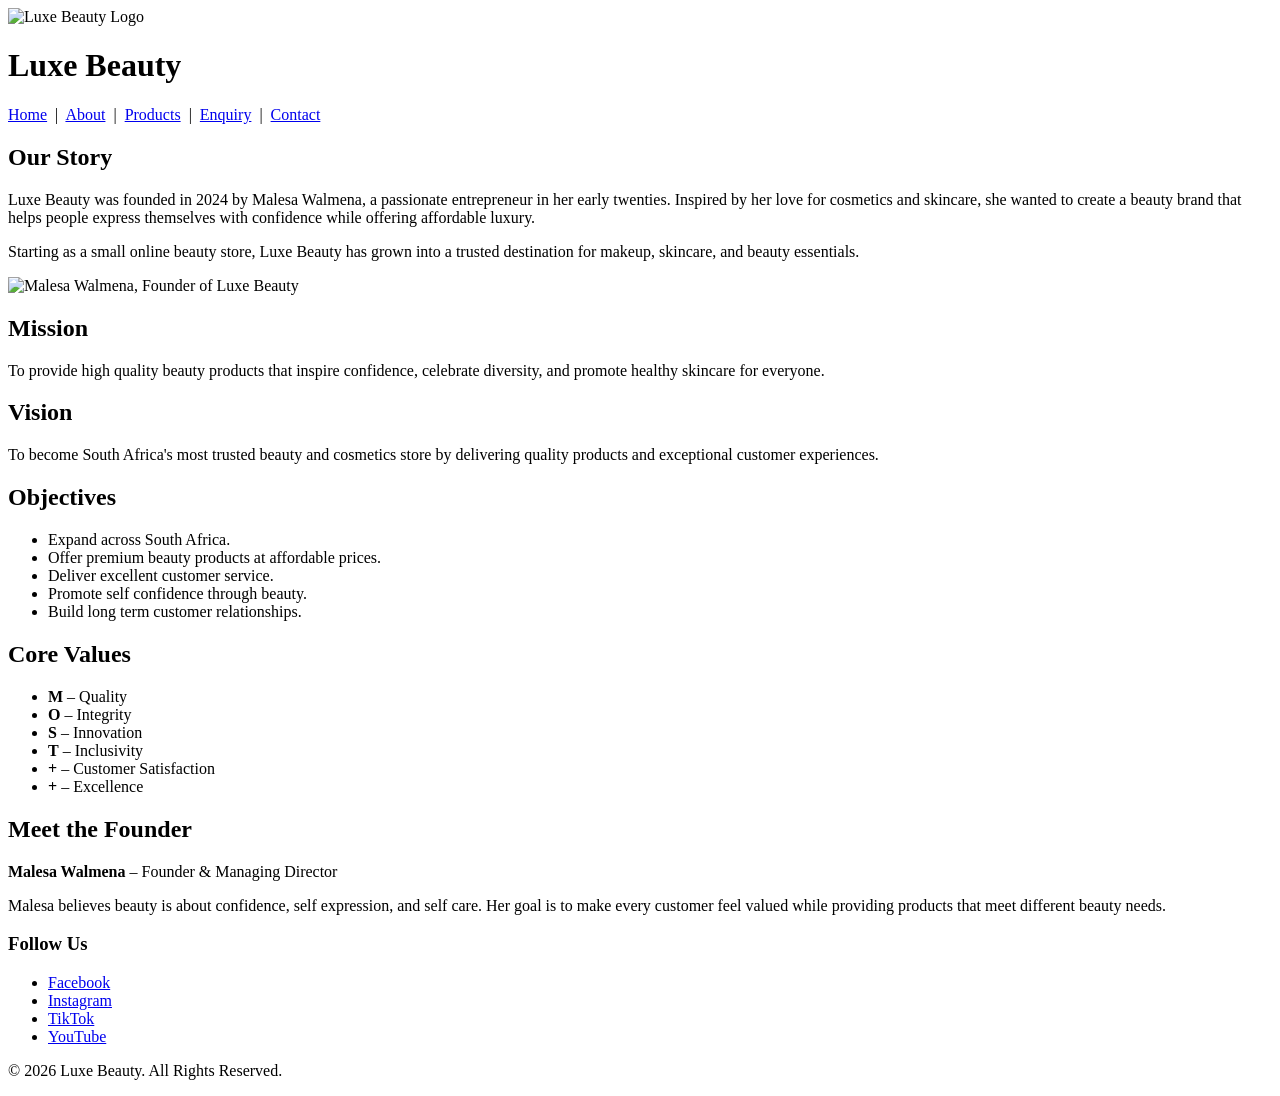
==== about.html @ 8c88a58a "Add files via upload" ====
<!DOCTYPE html>
<html lang="en">
<head>
    <meta charset="UTF-8">
    <meta name="viewport" content="width=device-width, initial-scale=1.0">
    <title>Luxe Beauty - About Us</title>
</head>
<body>

    <!-- Header section with logo and navigation menu -->
    <header>
        <div class="logo">
            <img src="images/logo.jpeg" alt="Luxe Beauty Logo" width="60">
            <h1>Luxe Beauty</h1>
        </div>
        <!-- Navigation links to all five pages with target="_blank" -->
        <nav>
            <a href="index.html" target="_blank">Home</a> &nbsp;|&nbsp;
            <a href="about.html" target="_blank">About</a> &nbsp;|&nbsp;
            <a href="products.html" target="_blank">Products</a> &nbsp;|&nbsp;
            <a href="enquiry.html" target="_blank">Enquiry</a> &nbsp;|&nbsp;
            <a href="contact.html" target="_blank">Contact</a>
        </nav>
    </header>

    <main>

        <!-- Our Story section with founder image -->
        <section class="our-story">
            <h2>Our Story</h2>
            <p>Luxe Beauty was founded in 2024 by Malesa Walmena, a passionate entrepreneur in her early twenties. Inspired by her love for cosmetics and skincare, she wanted to create a beauty brand that helps people express themselves with confidence while offering affordable luxury.</p>
            <p>Starting as a small online beauty store, Luxe Beauty has grown into a trusted destination for makeup, skincare, and beauty essentials.</p>
            <img src="images/founder.jpeg" alt="Malesa Walmena, Founder of Luxe Beauty" width="250">
        </section>

        <!-- Mission statement -->
        <section class="mission-vision">
            <h2>Mission</h2>
            <p>To provide high quality beauty products that inspire confidence, celebrate diversity, and promote healthy skincare for everyone.</p>

            <!-- Vision statement -->
            <h2>Vision</h2>
            <p>To become South Africa's most trusted beauty and cosmetics store by delivering quality products and exceptional customer experiences.</p>
        </section>

        <!-- Company objectives listed as bullet points -->
        <section class="objectives">
            <h2>Objectives</h2>
            <ul>
                <li>Expand across South Africa.</li>
                <li>Offer premium beauty products at affordable prices.</li>
                <li>Deliver excellent customer service.</li>
                <li>Promote self confidence through beauty.</li>
                <li>Build long term customer relationships.</li>
            </ul>
        </section>

        <!-- Core values that spell out MOST -->
        <section class="core-values">
            <h2>Core Values</h2>
            <ul>
                <li><strong>M</strong> – Quality</li>
                <li><strong>O</strong> – Integrity</li>
                <li><strong>S</strong> – Innovation</li>
                <li><strong>T</strong> – Inclusivity</li>
                <li><strong>+</strong> – Customer Satisfaction</li>
                <li><strong>+</strong> – Excellence</li>
            </ul>
        </section>

        <!-- Founder profile section -->
        <section class="founder">
            <h2>Meet the Founder</h2>
            <p><strong>Malesa Walmena</strong> – Founder &amp; Managing Director</p>
            <p>Malesa believes beauty is about confidence, self expression, and self care. Her goal is to make every customer feel valued while providing products that meet different beauty needs.</p>
        </section>

    </main>

    <!-- Footer with social media links and copyright -->
    <footer>
        <div class="footer-social">
            <h3>Follow Us</h3>
            <ul>
                <li><a href="https://www.facebook.com/skinrepublicsa" target="_blank">Facebook</a></li>
                <li><a href="https://www.instagram.com/skinrepublicsa" target="_blank">Instagram</a></li>
                <li><a href="https://www.tiktok.com/@skinrepublicsa" target="_blank">TikTok</a></li>
                <li><a href="https://www.youtube.com/@SkinRepublicSA" target="_blank">YouTube</a></li>
            </ul>
        </div>
        <div class="footer-copy">
            <p>&copy; 2026 Luxe Beauty. All Rights Reserved.</p>
        </div>
    </footer>

</body>
</html>
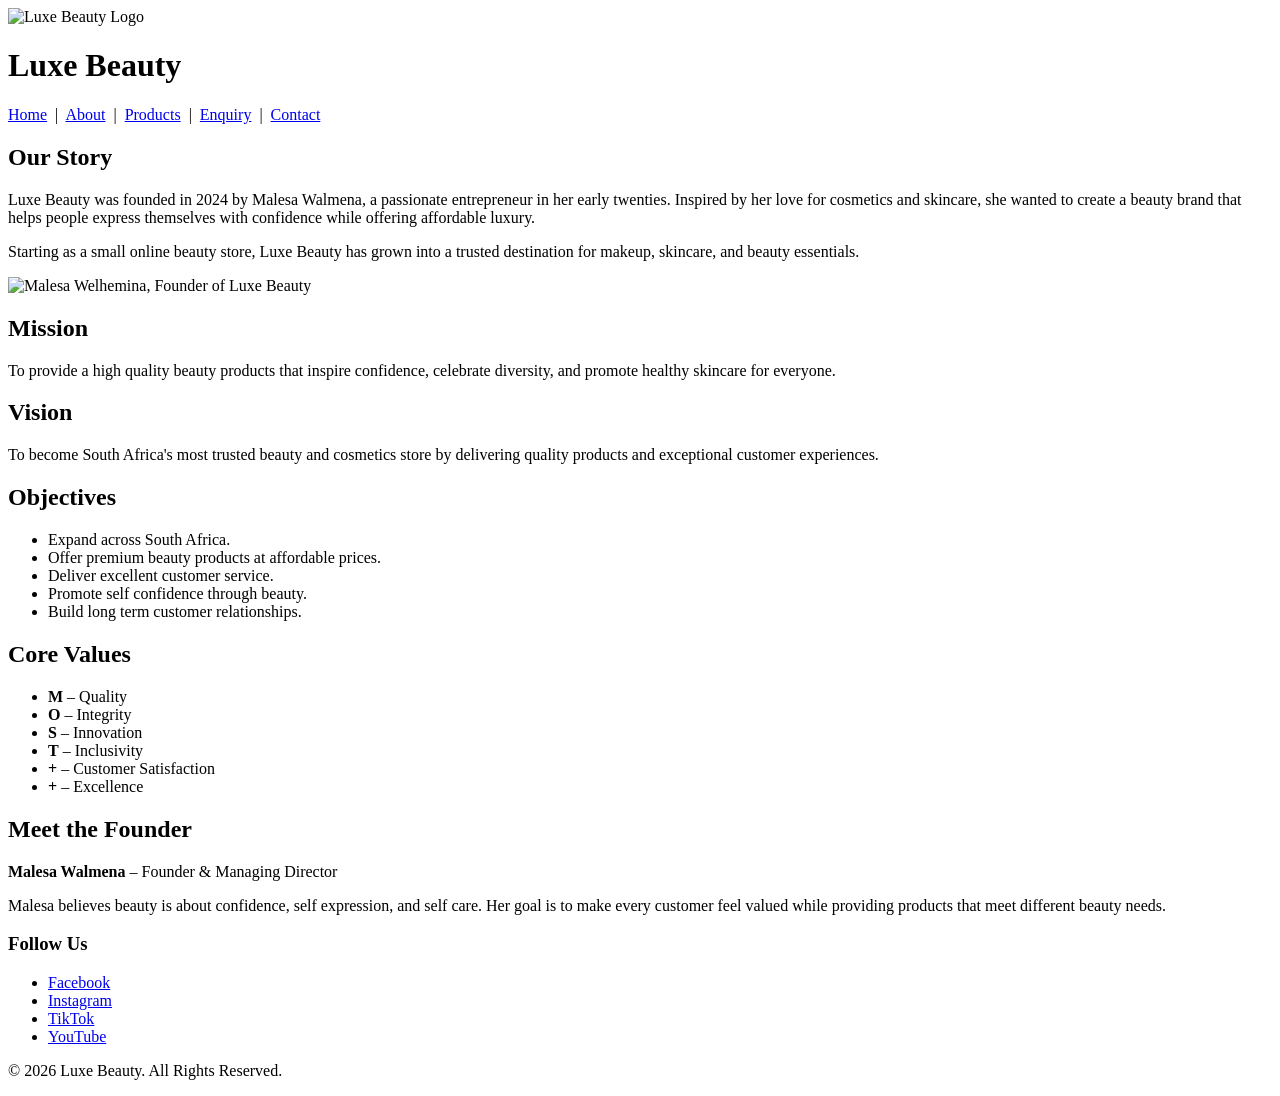
==== commit f618aa56: "added a small change to the name of the founder i have added a small change to the code to change th" ====
--- a/about.html
+++ b/about.html
@@ -1,6 +1,7 @@
 <!DOCTYPE html>
 <html lang="en">
 <head>
+
     <meta charset="UTF-8">
     <meta name="viewport" content="width=device-width, initial-scale=1.0">
     <title>Luxe Beauty - About Us</title>
@@ -24,19 +25,20 @@
     </header>
 
     <main>
+        
 
-        <!-- Our Story section with founder image -->
+        <!-- Our Story section with founder image inluded -->
         <section class="our-story">
             <h2>Our Story</h2>
             <p>Luxe Beauty was founded in 2024 by Malesa Walmena, a passionate entrepreneur in her early twenties. Inspired by her love for cosmetics and skincare, she wanted to create a beauty brand that helps people express themselves with confidence while offering affordable luxury.</p>
             <p>Starting as a small online beauty store, Luxe Beauty has grown into a trusted destination for makeup, skincare, and beauty essentials.</p>
-            <img src="images/founder.jpeg" alt="Malesa Walmena, Founder of Luxe Beauty" width="250">
+            <img src="images/founder.jpeg" alt="Malesa Welhemina, Founder of Luxe Beauty" width="250">
         </section>
 
         <!-- Mission statement -->
         <section class="mission-vision">
             <h2>Mission</h2>
-            <p>To provide high quality beauty products that inspire confidence, celebrate diversity, and promote healthy skincare for everyone.</p>
+            <p>To provide a high quality beauty products that inspire confidence, celebrate diversity, and promote healthy skincare for everyone.</p>
 
             <!-- Vision statement -->
             <h2>Vision</h2>
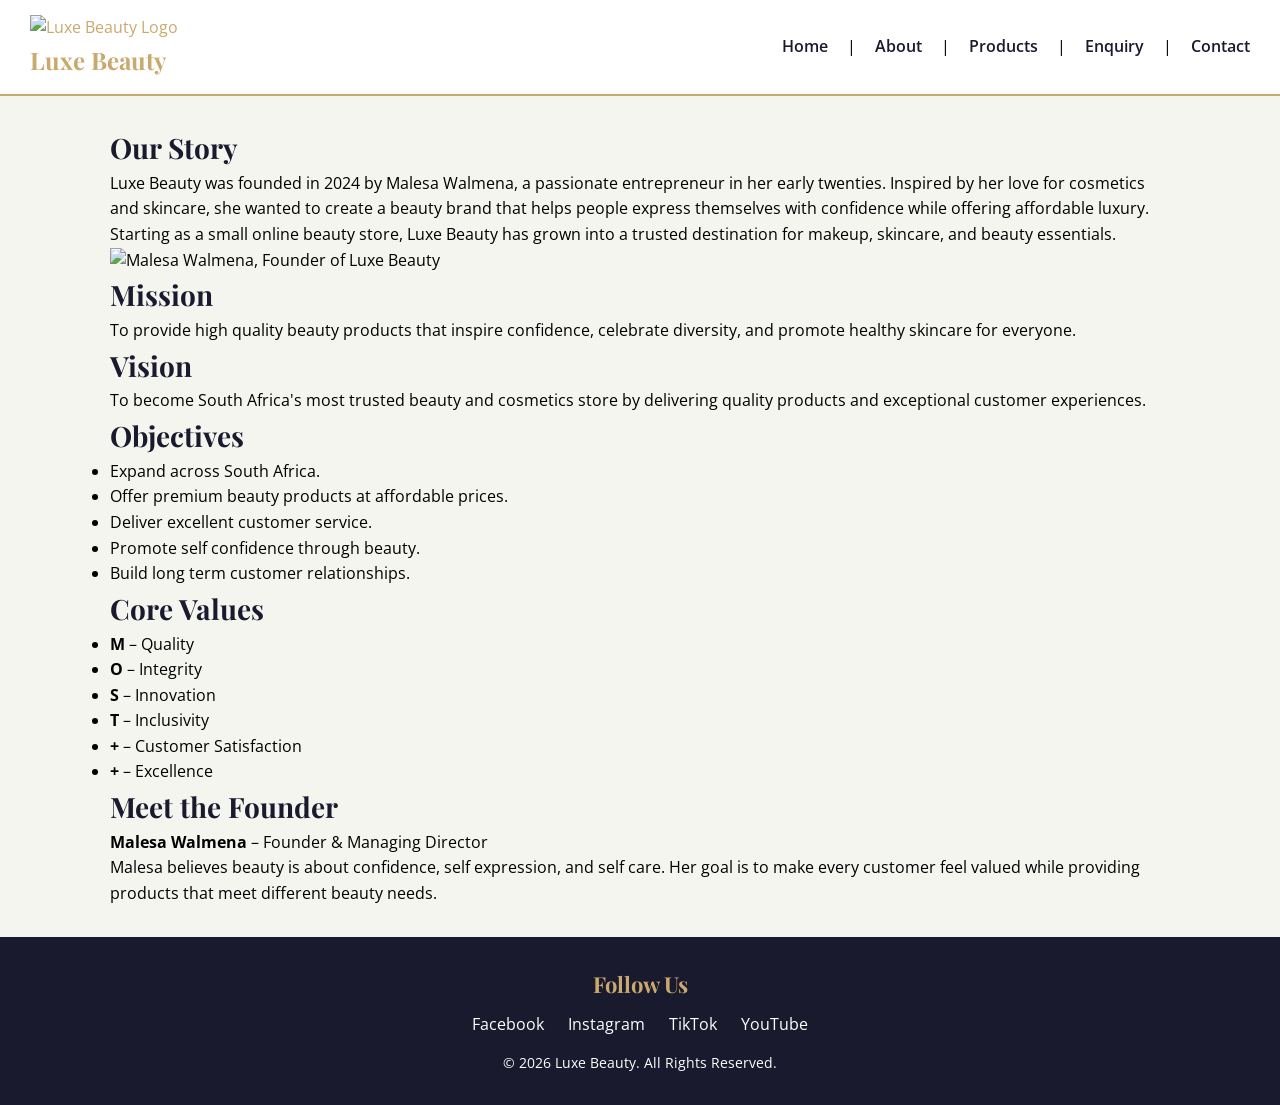
==== commit f0b8d52a: "Add files via upload" ====
--- a/about.html
+++ b/about.html
@@ -1,18 +1,19 @@
 <!DOCTYPE html>
 <html lang="en">
 <head>
-
     <meta charset="UTF-8">
     <meta name="viewport" content="width=device-width, initial-scale=1.0">
     <title>Luxe Beauty - About Us</title>
+    <link rel="stylesheet" href="css/style.css">
 </head>
 <body>
 
     <!-- Header section with logo and navigation menu -->
     <header>
         <div class="logo">
+            <a href="index.html">
             <img src="images/logo.jpeg" alt="Luxe Beauty Logo" width="60">
-            <h1>Luxe Beauty</h1>
+            <h1>Luxe Beauty</h1></a>
         </div>
         <!-- Navigation links to all five pages with target="_blank" -->
         <nav>
@@ -25,20 +26,19 @@
     </header>
 
     <main>
-        
 
-        <!-- Our Story section with founder image inluded -->
+        <!-- Our Story section with founder image -->
         <section class="our-story">
             <h2>Our Story</h2>
             <p>Luxe Beauty was founded in 2024 by Malesa Walmena, a passionate entrepreneur in her early twenties. Inspired by her love for cosmetics and skincare, she wanted to create a beauty brand that helps people express themselves with confidence while offering affordable luxury.</p>
             <p>Starting as a small online beauty store, Luxe Beauty has grown into a trusted destination for makeup, skincare, and beauty essentials.</p>
-            <img src="images/founder.jpeg" alt="Malesa Welhemina, Founder of Luxe Beauty" width="250">
+            <img src="images/founder.jpeg" alt="Malesa Walmena, Founder of Luxe Beauty" >
         </section>
 
         <!-- Mission statement -->
         <section class="mission-vision">
             <h2>Mission</h2>
-            <p>To provide a high quality beauty products that inspire confidence, celebrate diversity, and promote healthy skincare for everyone.</p>
+            <p>To provide high quality beauty products that inspire confidence, celebrate diversity, and promote healthy skincare for everyone.</p>
 
             <!-- Vision statement -->
             <h2>Vision</h2>
--- a/css/style.css
+++ b/css/style.css
@@ -0,0 +1,633 @@
+@import url('https://fonts.googleapis.com/css2?family=Playfair+Display:wght@700&family=Open+Sans:wght@400;600&display=swap');
+
+/* CSS Reset – makes browsers consistent */
+* {
+    margin: 0;
+    padding: 0;
+    box-sizing: border-box;
+}
+
+/* Base styles */
+body {
+    font-family: 'Open Sans', Arial, sans-serif;
+    font-size: 16px;
+    line-height: 1.6;
+    color: #000000;
+    background-color: #F5F5F0;
+}
+
+/* Headings */
+h1, h2, h3 {
+    font-family: 'Playfair Display', Georgia, serif;
+    font-weight: 700;
+    color: #1A1A2E;
+}
+
+h1 {
+    font-size: 36px;
+}
+
+h2 {
+    font-size: 28px;
+}
+
+h3 {
+    font-size: 22px;
+}
+
+/* Links */
+a {
+    color: #C9A96E;
+    text-decoration: none;
+    transition: color 0.3s ease;
+}
+
+a:hover {
+    color: #E8C4B0;
+}
+
+a:active {
+    color: #1A1A2E;
+}
+
+/* Header */
+header {
+    background-color: #FFFFFF;
+    padding: 15px 30px;
+    display: flex;
+    align-items: center;
+    justify-content: space-between;
+    border-bottom: 2px solid #C9A96E;
+}
+
+.logo {
+    display: flex;
+    align-items: center;
+    gap: 10px;
+}
+
+.logo h1 {
+    font-size: 24px;
+    color: #C9A96E;
+}
+
+/* Navigation */
+nav {
+    display: flex;
+    gap: 15px;
+}
+
+nav a {
+    color: #1A1A2E;
+    font-weight: 600;
+    font-size: 16px;
+    transition: color 0.3s ease;
+}
+
+nav a:hover {
+    color: #C9A96E;
+}
+
+nav a:active {
+    color: #1A1A2E;
+}
+
+/* Main content */
+main {
+    max-width: 1100px;
+    margin: 0 auto;
+    padding: 30px 20px;
+}
+
+/* Cards with box shadow */
+.welcome, .why-choose, .how-to-order, .testimonial, .branch, .opening-hours, .location-map, .comparison {
+    background-color: #FFFFFF;
+    padding: 30px;
+    border-radius: 8px;
+    margin-bottom: 30px;
+    box-shadow: 0 2px 8px rgba(0,0,0,0.08);
+    transition: box-shadow 0.3s ease;
+}
+
+.welcome:hover, .why-choose:hover, .how-to-order:hover, .testimonial:hover, .branch:hover, .opening-hours:hover, .location-map:hover, .comparison:hover {
+    box-shadow: 0 4px 16px rgba(0,0,0,0.12);
+}
+
+/* Hero section */
+.hero {
+    background-color: #F9E4E0;
+    padding: 40px 20px;
+    text-align: center;
+    border-radius: 8px;
+    margin-bottom: 30px;
+    box-shadow: 0 2px 8px rgba(0,0,0,0.08);
+}
+
+.hero img {
+    max-width: 100%;
+    height: auto;
+    border-radius: 8px;
+    margin-bottom: 20px;
+}
+
+.hero h1 {
+    font-size: 38px;
+    color: #1A1A2E;
+    margin-bottom: 10px;
+}
+
+.hero p {
+    font-size: 18px;
+    color: #4A4A4A;
+    margin-bottom: 20px;
+}
+
+.hero button {
+    background-color: #C9A96E;
+    color: #FFFFFF;
+    border: none;
+    padding: 12px 30px;
+    font-size: 16px;
+    font-weight: 600;
+    border-radius: 4px;
+    cursor: pointer;
+    margin: 5px;
+    transition: background-color 0.3s ease, transform 0.3s ease;
+}
+
+.hero button:hover {
+    background-color: #E8C4B0;
+    transform: scale(1.05);
+}
+
+.hero button:active {
+    background-color: #1A1A2E;
+    transform: scale(0.95);
+}
+
+/* Welcome section */
+.welcome {
+    text-align: center;
+}
+
+.welcome h2 {
+    margin-bottom: 10px;
+}
+
+/* Why choose section */
+.why-choose h2 {
+    margin-bottom: 15px;
+}
+
+.why-choose ul {
+    list-style: none;
+    display: grid;
+    grid-template-columns: 1fr 1fr;
+    gap: 10px;
+}
+
+.why-choose ul li {
+    padding: 10px;
+    background-color: #F9E4E0;
+    border-radius: 4px;
+    transition: background-color 0.3s ease, transform 0.3s ease;
+}
+
+.why-choose ul li:hover {
+    background-color: #E8C4B0;
+    transform: scale(1.02);
+}
+
+/* How to order */
+.how-to-order h2 {
+    margin-bottom: 15px;
+}
+
+.how-to-order ol {
+    padding-left: 20px;
+}
+
+.how-to-order ol li {
+    margin-bottom: 5px;
+    transition: color 0.3s ease;
+}
+
+.how-to-order ol li:hover {
+    color: #C9A96E;
+}
+
+/* Testimonial */
+.testimonial {
+    text-align: center;
+}
+
+.testimonial blockquote {
+    font-size: 18px;
+    font-style: italic;
+    color: #1A1A2E;
+    transition: color 0.3s ease;
+}
+
+.testimonial blockquote:hover {
+    color: #C9A96E;
+}
+
+.testimonial footer {
+    margin-top: 10px;
+    font-weight: 600;
+}
+
+/* Product grid */
+.products-grid {
+    display: grid;
+    grid-template-columns: 1fr 1fr;
+    gap: 20px;
+    margin-bottom: 30px;
+}
+
+/* Product hover effects */
+.product {
+    background-color: #FFFFFF;
+    padding: 20px;
+    border-radius: 8px;
+    text-align: center;
+    border: 1px solid #F0EDE8;
+    box-shadow: 0 2px 8px rgba(0,0,0,0.08);
+    transition: transform 0.3s ease, box-shadow 0.3s ease;
+}
+
+.product:hover {
+    transform: translateY(-5px);
+    box-shadow: 0 8px 20px rgba(0,0,0,0.15);
+}
+
+.product img {
+    max-width: 100%;
+    height: auto;
+    transition: transform 0.3s ease;
+}
+
+.product img:hover {
+    transform: scale(1.05);
+}
+
+.product h3 {
+    margin: 10px 0;
+    transition: color 0.3s ease;
+}
+
+.product:hover h3 {
+    color: #C9A96E;
+}
+
+.product p {
+    margin: 5px 0;
+}
+
+/* Page heading */
+main h1 {
+    text-align: center;
+    margin-bottom: 30px;
+}
+
+/* Comparison table */
+.comparison h2 {
+    text-align: center;
+    margin-bottom: 15px;
+}
+
+table {
+    width: 100%;
+    border-collapse: collapse;
+}
+
+table th {
+    background-color: #1A1A2E;
+    color: #FFFFFF;
+    padding: 10px;
+    text-align: left;
+}
+
+table td {
+    padding: 10px;
+    border: 1px solid #F0EDE8;
+}
+
+table tr:nth-child(even) {
+    background-color: #F9E4E0;
+}
+
+table tr {
+    transition: background-color 0.3s ease;
+}
+
+table tr:hover {
+    background-color: #E8C4B0;
+}
+
+/* Enquiry form */
+form {
+    background-color: #FFFFFF;
+    padding: 30px;
+    border-radius: 8px;
+    box-shadow: 0 2px 8px rgba(0,0,0,0.08);
+}
+
+form label {
+    display: block;
+    margin-bottom: 5px;
+    font-weight: 600;
+}
+
+form input[type="text"],
+form input[type="email"],
+form input[type="number"],
+form input[type="date"],
+form select,
+form textarea {
+    width: 100%;
+    padding: 10px;
+    border: 1px solid #F0EDE8;
+    border-radius: 4px;
+    font-size: 16px;
+    margin-bottom: 15px;
+    transition: border-color 0.3s ease, box-shadow 0.3s ease;
+}
+
+form input[type="text"]:focus,
+form input[type="email"]:focus,
+form input[type="number"]:focus,
+form input[type="date"]:focus,
+form select:focus,
+form textarea:focus {
+    border-color: #C9A96E;
+    box-shadow: 0 0 8px rgba(201, 169, 110, 0.3);
+    outline: none;
+}
+
+form textarea {
+    resize: vertical;
+}
+
+form input[type="submit"] {
+    background-color: #C9A96E;
+    color: #FFFFFF;
+    border: none;
+    padding: 12px 30px;
+    font-size: 16px;
+    font-weight: 600;
+    border-radius: 4px;
+    cursor: pointer;
+    transition: background-color 0.3s ease, transform 0.3s ease;
+}
+
+form input[type="submit"]:hover {
+    background-color: #E8C4B0;
+    transform: scale(1.05);
+}
+
+form input[type="submit"]:active {
+    background-color: #1A1A2E;
+    transform: scale(0.95);
+}
+
+fieldset {
+    border: 1px solid #F0EDE8;
+    padding: 15px;
+    border-radius: 4px;
+    margin-bottom: 15px;
+}
+
+legend {
+    font-weight: 600;
+    padding: 0 10px;
+}
+
+/* Contact page */
+.branch {
+    margin-bottom: 20px;
+}
+
+.branch h2 {
+    margin-bottom: 10px;
+}
+
+.branch address {
+    font-style: normal;
+    margin-bottom: 10px;
+}
+
+.opening-hours h2 {
+    margin-bottom: 15px;
+}
+
+.location-map iframe {
+    border-radius: 4px;
+    transition: box-shadow 0.3s ease;
+}
+
+.location-map iframe:hover {
+    box-shadow: 0 4px 16px rgba(0,0,0,0.15);
+}
+
+/* Footer */
+footer {
+    background-color: #1A1A2E;
+    color: #FFFFFF;
+    padding: 30px 20px;
+    text-align: center;
+}
+
+footer h3 {
+    color: #C9A96E;
+    margin-bottom: 10px;
+}
+
+footer ul {
+    list-style: none;
+    padding: 0;
+}
+
+footer ul li {
+    display: inline-block;
+    margin: 0 10px;
+}
+
+footer ul li a {
+    color: #FFFFFF;
+    transition: color 0.3s ease;
+}
+
+footer ul li a:hover {
+    color: #C9A96E;
+}
+
+footer .footer-copy {
+    margin-top: 15px;
+    font-size: 14px;
+}
+
+/* Tablet styles */
+@media (max-width: 768px) {
+    body {
+        font-size: 15px;
+    }
+
+    header {
+        flex-direction: column;
+        padding: 10px 20px;
+    }
+
+    .logo h1 {
+        font-size: 20px;
+    }
+
+    nav {
+        margin-top: 10px;
+        flex-wrap: wrap;
+        justify-content: center;
+        gap: 8px;
+    }
+
+    nav a {
+        font-size: 14px;
+    }
+
+    .hero h1 {
+        font-size: 28px;
+    }
+
+    .hero p {
+        font-size: 16px;
+    }
+
+    .why-choose ul {
+        grid-template-columns: 1fr 1fr;
+    }
+
+    .product {
+        padding: 15px;
+    }
+
+    h1 {
+        font-size: 28px;
+    }
+
+    h2 {
+        font-size: 22px;
+    }
+
+    h3 {
+        font-size: 18px;
+    }
+
+    .products-grid {
+        grid-template-columns: 1fr 1fr;
+        gap: 15px;
+    }
+}
+
+/* Mobile styles */
+@media (max-width: 480px) {
+    header {
+        padding: 10px 15px;
+    }
+
+    .logo h1 {
+        font-size: 18px;
+    }
+
+    .logo img {
+        width: 40px;
+    }
+
+    nav {
+        flex-direction: row;
+        flex-wrap: wrap;
+        justify-content: center;
+        gap: 5px;
+    }
+
+    nav a {
+        font-size: 12px;
+    }
+
+    .hero {
+        padding: 20px 10px;
+    }
+
+    .hero h1 {
+        font-size: 22px;
+    }
+
+    .hero p {
+        font-size: 14px;
+    }
+
+    .hero button {
+        padding: 8px 20px;
+        font-size: 14px;
+    }
+
+    .why-choose ul {
+        grid-template-columns: 1fr;
+    }
+
+    .why-choose ul li {
+        padding: 8px;
+    }
+
+    .product {
+        padding: 10px;
+    }
+
+    h1 {
+        font-size: 24px;
+    }
+
+    h2 {
+        font-size: 20px;
+    }
+
+    h3 {
+        font-size: 16px;
+    }
+
+    form {
+        padding: 15px;
+    }
+
+    .branch {
+        padding: 15px;
+    }
+
+    .opening-hours {
+        padding: 15px;
+    }
+
+    .location-map {
+        padding: 15px;
+    }
+
+    .location-map iframe {
+        height: 200px;
+    }
+
+    footer ul li {
+        display: block;
+        margin: 5px 0;
+    }
+
+    table {
+        font-size: 14px;
+    }
+
+    table th, table td {
+        padding: 6px;
+    }
+
+    .products-grid {
+        grid-template-columns: 1fr;
+        gap: 15px;
+    }
+}
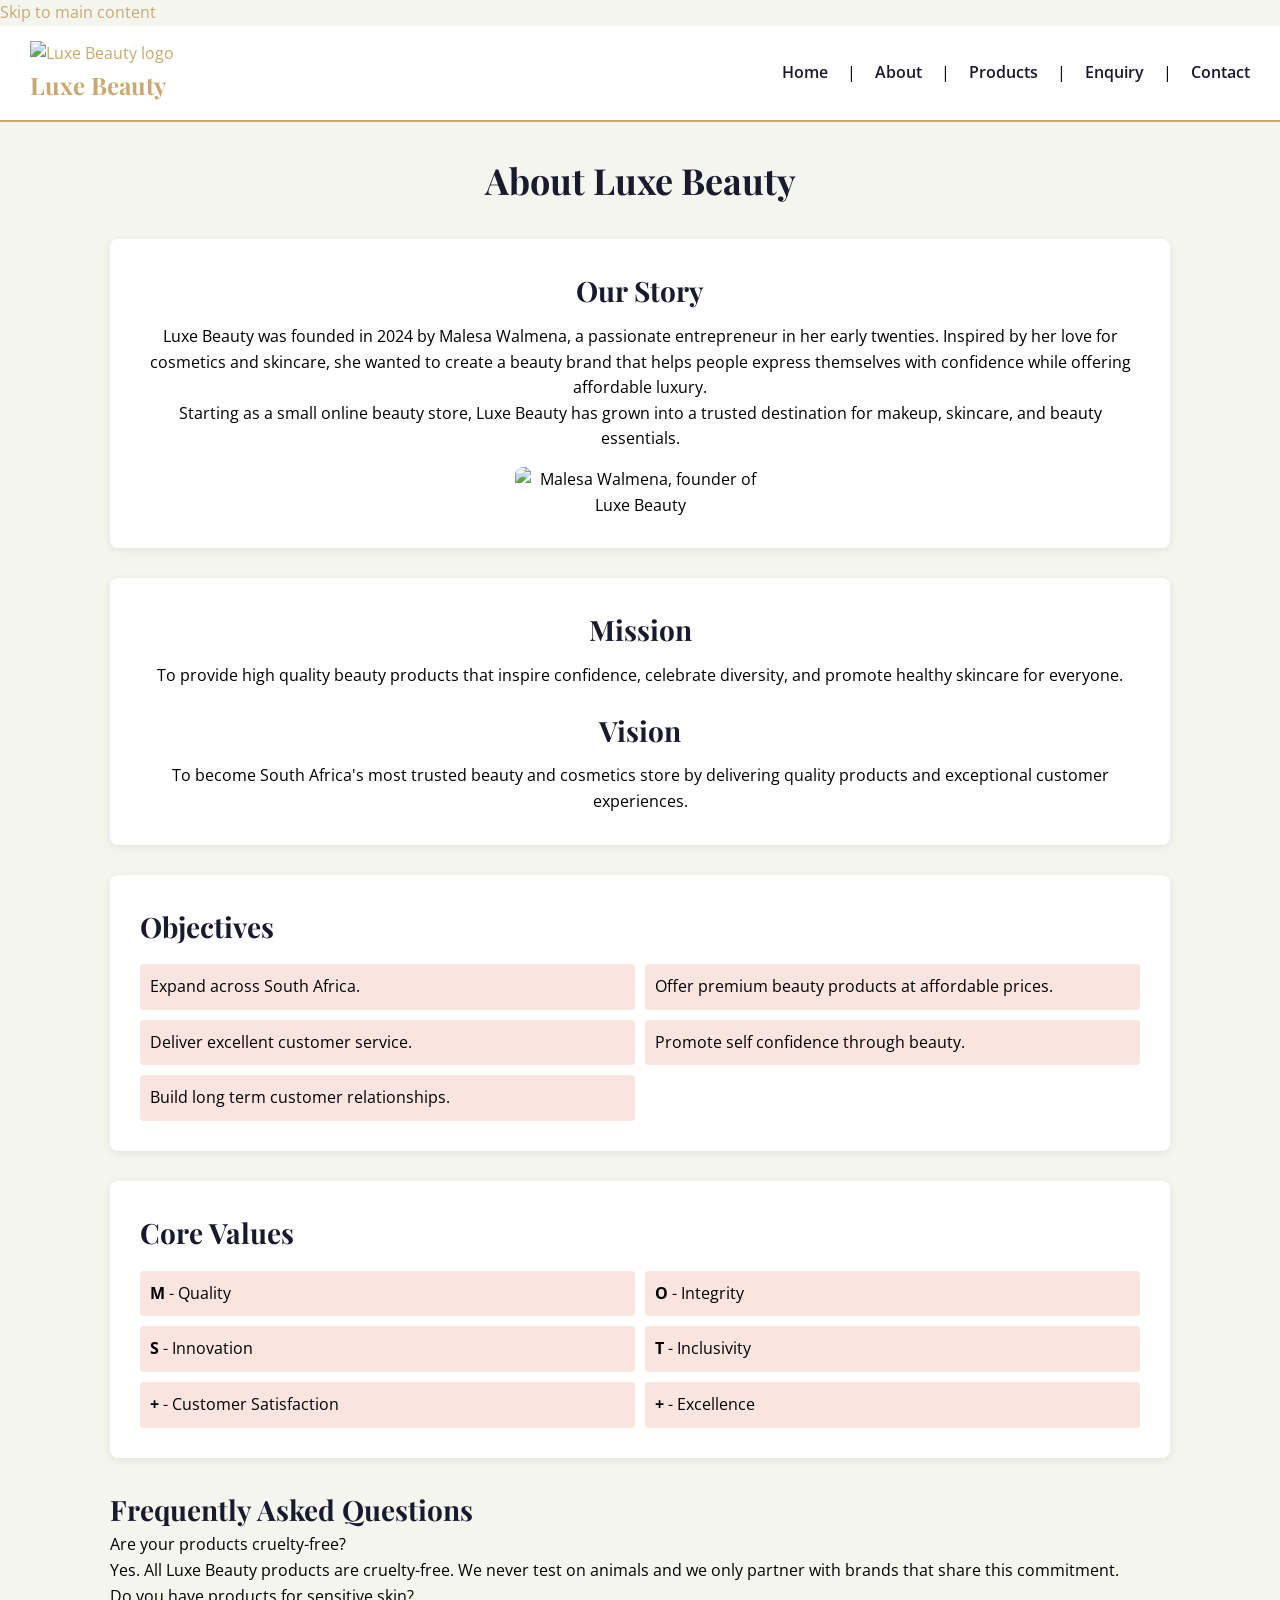
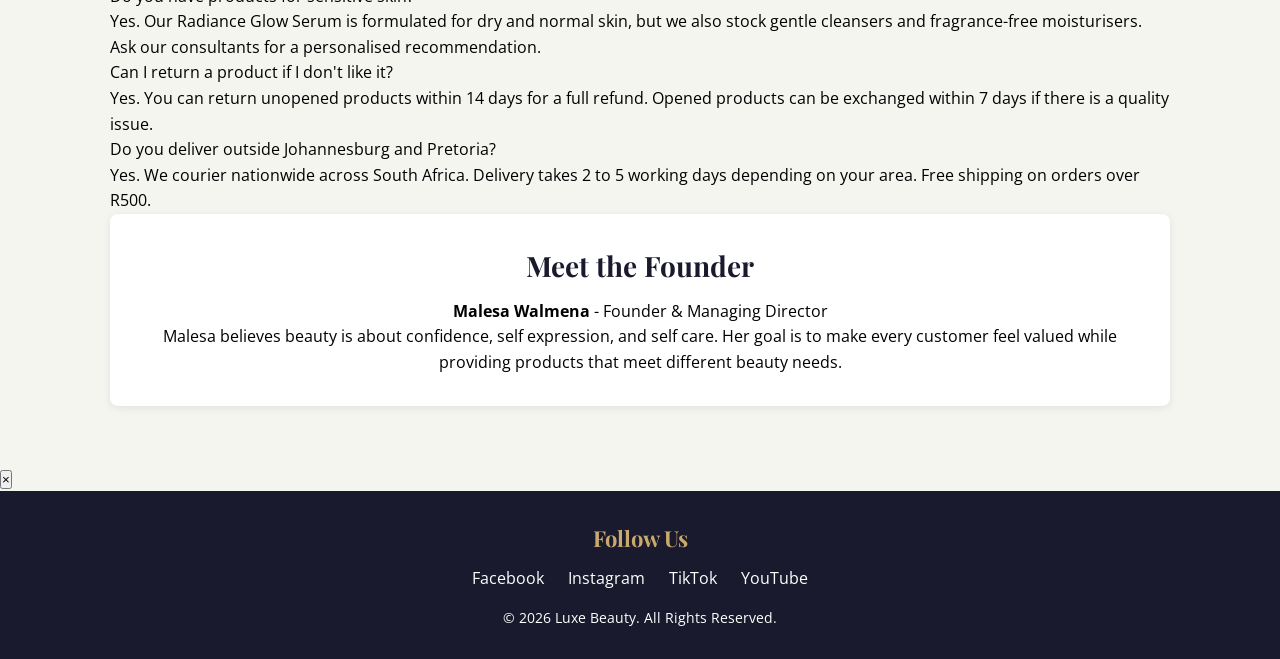
==== commit 19a71f2e: "updated htmls" ====
--- a/about.html
+++ b/about.html
@@ -3,50 +3,57 @@
 <head>
     <meta charset="UTF-8">
     <meta name="viewport" content="width=device-width, initial-scale=1.0">
-    <title>Luxe Beauty - About Us</title>
+    <title>About Us | Luxe Beauty - Our Story & Mission</title>
+
+    <meta name="description" content="Learn about Luxe Beauty's story, mission, and values. Founded in 2024 by Malesa Walmena, we make affordable luxury beauty accessible to everyone in South Africa.">
+    <meta name="keywords" content="luxe beauty about, beauty brand story, Malesa Walmena, South African cosmetics, cruelty-free beauty, beauty mission">
+    <meta name="author" content="Luxe Beauty">
+
     <link rel="stylesheet" href="css/style.css">
 </head>
 <body>
 
-    <!-- Header section with logo and navigation menu -->
+    <a href="#main-content" class="skip-link">Skip to main content</a>
+
     <header>
         <div class="logo">
             <a href="index.html">
-            <img src="images/logo.jpeg" alt="Luxe Beauty Logo" width="60">
-            <h1>Luxe Beauty</h1></a>
+                <img src="images/logo.jpeg" alt="Luxe Beauty logo">
+                <h1>Luxe Beauty</h1>
+            </a>
         </div>
-        <!-- Navigation links to all five pages with target="_blank" -->
         <nav>
-            <a href="index.html" target="_blank">Home</a> &nbsp;|&nbsp;
-            <a href="about.html" target="_blank">About</a> &nbsp;|&nbsp;
-            <a href="products.html" target="_blank">Products</a> &nbsp;|&nbsp;
-            <a href="enquiry.html" target="_blank">Enquiry</a> &nbsp;|&nbsp;
-            <a href="contact.html" target="_blank">Contact</a>
+            <a href="index.html">Home</a> &nbsp;|&nbsp;
+            <a href="about.html" class="active">About</a> &nbsp;|&nbsp;
+            <a href="products.html">Products</a> &nbsp;|&nbsp;
+            <a href="enquiry.html">Enquiry</a> &nbsp;|&nbsp;
+            <a href="contact.html">Contact</a>
         </nav>
     </header>
 
-    <main>
+    <main id="main-content">
 
-        <!-- Our Story section with founder image -->
-        <section class="our-story">
+        <h1>About Luxe Beauty</h1>
+
+        <!-- our story + founder pic -->
+        <section class="welcome">
             <h2>Our Story</h2>
             <p>Luxe Beauty was founded in 2024 by Malesa Walmena, a passionate entrepreneur in her early twenties. Inspired by her love for cosmetics and skincare, she wanted to create a beauty brand that helps people express themselves with confidence while offering affordable luxury.</p>
             <p>Starting as a small online beauty store, Luxe Beauty has grown into a trusted destination for makeup, skincare, and beauty essentials.</p>
-            <img src="images/founder.jpeg" alt="Malesa Walmena, Founder of Luxe Beauty" >
+            <img src="images/founder.jpeg" alt="Malesa Walmena, founder of Luxe Beauty" style="max-width: 250px; margin-top: 15px; border-radius: 8px;">
         </section>
 
-        <!-- Mission statement -->
-        <section class="mission-vision">
+        <!-- mission + vision -->
+        <section class="welcome">
             <h2>Mission</h2>
             <p>To provide high quality beauty products that inspire confidence, celebrate diversity, and promote healthy skincare for everyone.</p>
 
-            <!-- Vision statement -->
-            <h2>Vision</h2>
+            <h2 style="margin-top: 20px;">Vision</h2>
             <p>To become South Africa's most trusted beauty and cosmetics store by delivering quality products and exceptional customer experiences.</p>
         </section>
 
-        <!-- Company objectives listed as bullet points -->
-        <section class="objectives">
+        <!-- goals -->
+        <section class="why-choose">
             <h2>Objectives</h2>
             <ul>
                 <li>Expand across South Africa.</li>
@@ -57,37 +64,82 @@
             </ul>
         </section>
 
-        <!-- Core values that spell out MOST -->
-        <section class="core-values">
+        <!-- values spell MOST -->
+        <section class="why-choose">
             <h2>Core Values</h2>
             <ul>
-                <li><strong>M</strong> – Quality</li>
-                <li><strong>O</strong> – Integrity</li>
-                <li><strong>S</strong> – Innovation</li>
-                <li><strong>T</strong> – Inclusivity</li>
-                <li><strong>+</strong> – Customer Satisfaction</li>
-                <li><strong>+</strong> – Excellence</li>
+                <li><strong>M</strong> - Quality</li>
+                <li><strong>O</strong> - Integrity</li>
+                <li><strong>S</strong> - Innovation</li>
+                <li><strong>T</strong> - Inclusivity</li>
+                <li><strong>+</strong> - Customer Satisfaction</li>
+                <li><strong>+</strong> - Excellence</li>
             </ul>
         </section>
 
-        <!-- Founder profile section -->
-        <section class="founder">
+        <!-- FAQ accordion - part 3 interactive element -->
+        <section class="faq-section">
+            <h2>Frequently Asked Questions</h2>
+
+            <div class="accordion-item">
+                <div class="accordion-header" role="button" tabindex="0" aria-expanded="false">
+                    Are your products cruelty-free?
+                </div>
+                <div class="accordion-content">
+                    <p>Yes. All Luxe Beauty products are cruelty-free. We never test on animals and we only partner with brands that share this commitment.</p>
+                </div>
+            </div>
+
+            <div class="accordion-item">
+                <div class="accordion-header" role="button" tabindex="0" aria-expanded="false">
+                    Do you have products for sensitive skin?
+                </div>
+                <div class="accordion-content">
+                    <p>Yes. Our Radiance Glow Serum is formulated for dry and normal skin, but we also stock gentle cleansers and fragrance-free moisturisers. Ask our consultants for a personalised recommendation.</p>
+                </div>
+            </div>
+
+            <div class="accordion-item">
+                <div class="accordion-header" role="button" tabindex="0" aria-expanded="false">
+                    Can I return a product if I don't like it?
+                </div>
+                <div class="accordion-content">
+                    <p>Yes. You can return unopened products within 14 days for a full refund. Opened products can be exchanged within 7 days if there is a quality issue.</p>
+                </div>
+            </div>
+
+            <div class="accordion-item">
+                <div class="accordion-header" role="button" tabindex="0" aria-expanded="false">
+                    Do you deliver outside Johannesburg and Pretoria?
+                </div>
+                <div class="accordion-content">
+                    <p>Yes. We courier nationwide across South Africa. Delivery takes 2 to 5 working days depending on your area. Free shipping on orders over R500.</p>
+                </div>
+            </div>
+        </section>
+
+        <!-- meet founder -->
+        <section class="welcome">
             <h2>Meet the Founder</h2>
-            <p><strong>Malesa Walmena</strong> – Founder &amp; Managing Director</p>
+            <p><strong>Malesa Walmena</strong> - Founder &amp; Managing Director</p>
             <p>Malesa believes beauty is about confidence, self expression, and self care. Her goal is to make every customer feel valued while providing products that meet different beauty needs.</p>
         </section>
 
     </main>
 
-    <!-- Footer with social media links and copyright -->
+    <div class="lightbox" id="lightbox" role="dialog" aria-modal="true" aria-label="Image viewer">
+        <button class="lightbox-close" aria-label="Close image">&times;</button>
+        <img id="lightbox-img" src="" alt="">
+    </div>
+
     <footer>
         <div class="footer-social">
             <h3>Follow Us</h3>
             <ul>
-                <li><a href="https://www.facebook.com/skinrepublicsa" target="_blank">Facebook</a></li>
-                <li><a href="https://www.instagram.com/skinrepublicsa" target="_blank">Instagram</a></li>
-                <li><a href="https://www.tiktok.com/@skinrepublicsa" target="_blank">TikTok</a></li>
-                <li><a href="https://www.youtube.com/@SkinRepublicSA" target="_blank">YouTube</a></li>
+                <li><a href="https://www.facebook.com/skinrepublicsa" target="_blank" rel="noopener">Facebook</a></li>
+                <li><a href="https://www.instagram.com/skinrepublicsa" target="_blank" rel="noopener">Instagram</a></li>
+                <li><a href="https://www.tiktok.com/@skinrepublicsa" target="_blank" rel="noopener">TikTok</a></li>
+                <li><a href="https://www.youtube.com/@SkinRepublicSA" target="_blank" rel="noopener">YouTube</a></li>
             </ul>
         </div>
         <div class="footer-copy">
@@ -95,5 +147,6 @@
         </div>
     </footer>
 
+    <script src="js/script.js"></script>
 </body>
 </html>
